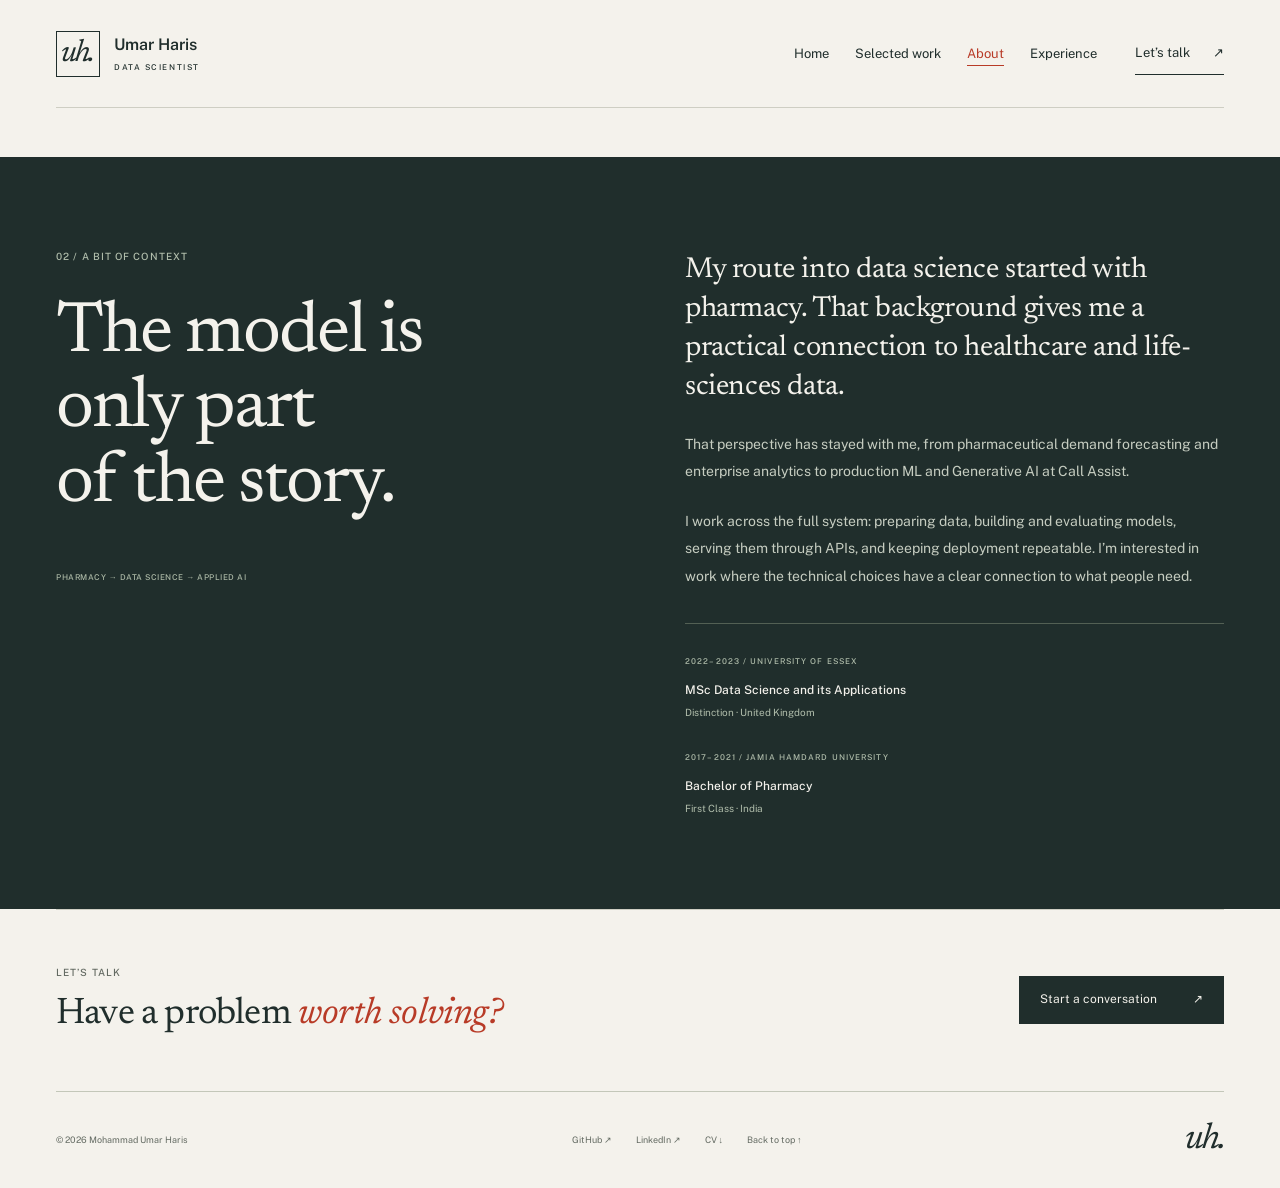
==== about.html @ 06b45c0e "new website" ====
<!doctype html>
<html lang="en">
<head>
  <meta charset="UTF-8">
  <meta name="viewport" content="width=device-width, initial-scale=1">
  <meta name="theme-color" content="#f4f2ec">
  <meta name="description" content="The pharmacy background, education and practical perspective behind Umar Haris’s work in data science and applied AI.">
  <meta property="og:title" content="About — Umar Haris">
  <meta property="og:description" content="The pharmacy background, education and practical perspective behind Umar Haris’s work in data science and applied AI.">
  <meta property="og:type" content="website">
  <meta property="og:url" content="https://www.umarharis.com/about.html">
  <title>About — Umar Haris</title>
  <link rel="icon" type="image/svg+xml" href="assets/favicon.svg">
  <link rel="stylesheet" href="assets/fonts.css">
  <link rel="stylesheet" href="styles.css">
  <link rel="stylesheet" href="pages.css">
  <script src="app.js" defer></script>
  <noscript><style>.menu-toggle{display:none!important}.header{height:auto;min-height:100px;flex-wrap:wrap;padding-block:16px;gap:15px}.header nav{display:flex;position:static;flex-wrap:wrap;gap:16px;padding:0;border:0;background:transparent}.header nav a{font-size:12px}.stage-selector{display:none}</style></noscript>
<link rel="canonical" href="https://www.umarharis.com/about.html">
</head>
<body data-page="about.html">
<a class="skip-link" href="#main">Skip to content</a>
<header class="header wrap" id="site-top">
  <a class="identity" href="index.html" aria-label="Umar Haris, home"><span class="monogram" aria-hidden="true">uh.</span><span>Umar Haris<span class="identity-sub">DATA SCIENTIST</span></span></a>
  <button class="menu-toggle" aria-expanded="false" aria-controls="navigation">Menu <span aria-hidden="true">＋</span></button>
  <nav id="navigation" aria-label="Main navigation"><a href="index.html">Home</a><a href="work.html">Selected work</a><a href="about.html" aria-current="page">About</a><a href="experience.html">Experience</a><a href="contact.html" class="nav-contact">Let’s talk <span aria-hidden="true">↗</span></a></nav>
</header>
<main id="main">
<section class="about-section about-page" id="about" aria-labelledby="about-heading"><div class="wrap about-layout">
      <div class="about-title"><p class="eyebrow">02 / A BIT OF CONTEXT</p><h1 id="about-heading">The model is<br> only part<br> of the story.</h1><span class="about-footnote">PHARMACY → DATA SCIENCE → APPLIED AI</span></div>
      <div class="about-copy"><p class="large-copy">My route into data science started with pharmacy. That background gives me a practical connection to healthcare and life-sciences data.</p><p>That perspective has stayed with me, from pharmaceutical demand forecasting and enterprise analytics to production ML and Generative AI at Call Assist.</p><p>I work across the full system: preparing data, building and evaluating models, serving them through APIs, and keeping deployment repeatable. I’m interested in work where the technical choices have a clear connection to what people need.</p>
        <div class="education"><div><span class="eyebrow">2022–2023 / UNIVERSITY OF ESSEX</span><h2>MSc Data Science and its Applications</h2><p>Distinction · United Kingdom</p></div><div><span class="eyebrow">2017–2021 / JAMIA HAMDARD UNIVERSITY</span><h2>Bachelor of Pharmacy</h2><p>First Class · India</p></div></div>
      </div>
    </div></section>
</main>
<aside class="page-endcap wrap" aria-label="Get in touch"><div><p class="eyebrow">LET’S TALK</p><p>Have a problem <em>worth solving?</em></p></div><a class="button-primary" href="contact.html">Start a conversation <span aria-hidden="true">↗</span></a></aside><div class="site-footer wrap"><footer><p>© 2026 Mohammad Umar Haris</p><div><a href="https://github.com/mohdumarharis" target="_blank" rel="noopener noreferrer">GitHub ↗</a><a href="https://linkedin.com/in/mohdomarharis" target="_blank" rel="noopener noreferrer">LinkedIn ↗</a><a href="assets/umar-haris-cv.pdf" download>CV ↓</a><a href="#site-top">Back to top ↑</a></div><span class="footer-signature" aria-hidden="true">uh.</span></footer></div>
</body>
</html>
---- assets/fonts.css ----
@font-face {
  font-family: 'Newsreader';
  font-style: italic;
  font-weight: 400;
  font-display: swap;
  src: url(font-1.woff2) format('truetype');
}
@font-face {
  font-family: 'Newsreader';
  font-style: normal;
  font-weight: 400;
  font-display: swap;
  src: url(font-2.woff2) format('truetype');
}
@font-face {
  font-family: 'Newsreader';
  font-style: normal;
  font-weight: 500;
  font-display: swap;
  src: url(font-3.woff2) format('truetype');
}
@font-face {
  font-family: 'Public Sans';
  font-style: normal;
  font-weight: 400;
  font-display: swap;
  src: url(font-4.woff2) format('truetype');
}
@font-face {
  font-family: 'Public Sans';
  font-style: normal;
  font-weight: 500;
  font-display: swap;
  src: url(font-5.woff2) format('truetype');
}
@font-face {
  font-family: 'Public Sans';
  font-style: normal;
  font-weight: 600;
  font-display: swap;
  src: url(font-6.woff2) format('truetype');
}
@font-face {
  font-family: 'Public Sans';
  font-style: normal;
  font-weight: 700;
  font-display: swap;
  src: url(font-7.woff2) format('truetype');
}
---- styles.css ----
:root{--paper:#f4f2ec;--ink:#202e2c;--muted:#636a62;--line:#cecec3;--accent:#b83b27;--sage:#e6e9df;--font-sans:'Public Sans',Arial,sans-serif;--font-serif:'Newsreader',Georgia,serif}
*{box-sizing:border-box}html{scroll-behavior:smooth;scroll-padding-top:30px}body{margin:0;background:var(--paper);color:var(--ink);font:15px/1.65 var(--font-sans);-webkit-font-smoothing:antialiased}::selection{background:#eac8b4;color:var(--ink)}a{color:inherit;text-decoration:none}button{font:inherit;color:inherit}button,a,summary{-webkit-tap-highlight-color:transparent}a:focus-visible,button:focus-visible,summary:focus-visible{outline:2px solid var(--accent);outline-offset:6px}p,h1,h2,h3,h4,figure{margin:0}svg{display:block;width:100%}.wrap{width:min(1280px,calc(100% - 112px));margin-inline:auto}.eyebrow,.project-meta,.tool-line,.date,.illustration-caption,.illustration-index,.about-footnote,.schematic-label{font:10px/1.5 var(--font-sans);letter-spacing:1.1px;font-weight:500}.eyebrow{color:var(--muted)}.skip-link{position:fixed;top:-100px;left:20px;z-index:20;padding:10px 18px;background:var(--ink);color:white}.skip-link:focus{top:15px}.header{height:108px;display:flex;align-items:center;justify-content:space-between;border-bottom:1px solid var(--line)}.identity{display:flex;align-items:center;gap:14px;font-weight:600;font-size:16px;line-height:1.4}.monogram{display:grid;place-items:center;width:44px;height:46px;border:1px solid var(--ink);font:italic 31px var(--font-serif);letter-spacing:-2px;padding-right:3px}.identity-sub{display:block;font-size:8px;letter-spacing:1.55px;font-weight:500;margin-top:5px}.header nav{display:flex;align-items:center;gap:31px;font-size:12px}.header nav a{padding-block:10px}.header nav a:hover{color:var(--accent)}.header .nav-contact{margin-left:12px;border-bottom:1px solid var(--ink);display:flex;gap:23px}.menu-toggle{display:none}.hero{display:grid;grid-template-columns:1fr .88fr;column-gap:55px;padding-top:74px}.small-cross{color:var(--accent);font-size:18px;font-weight:400;line-height:0;margin-right:9px}.hero h1{font:400 clamp(86px,8.5vw,128px)/.91 var(--font-serif);letter-spacing:-5.5px;margin-top:33px}.hero h1 em{font-weight:400;color:var(--accent)}.intro{font-size:18px;line-height:1.6;max-width:400px;margin-top:28px;letter-spacing:-.35px}.hero-note{max-width:390px;font-size:13px;line-height:1.85;color:var(--muted);margin-top:12px}.hero-actions{display:flex;align-items:center;gap:26px;margin-top:31px}.button-primary{background:var(--ink);color:var(--paper);font-size:12px;padding:14px 21px;display:inline-flex;gap:36px;align-items:center;transition:background .2s}.button-primary:hover{background:var(--accent)}.text-link{display:inline-flex;align-items:center;gap:16px;border-bottom:1px solid var(--line);font-size:12px;padding-block:7px}.text-link:hover{border-color:var(--accent);color:var(--accent)}.signal-figure{align-self:center;margin-top:4px;transform:translateY(-8px)}.figure-top{display:flex;align-items:center;justify-content:space-between;padding-bottom:16px;border-bottom:1px solid var(--line)}.signal-art{margin-top:20px;aspect-ratio:560/460}.signal-figure figcaption{display:flex;justify-content:space-between;font:italic 15px var(--font-serif);padding-top:11px;color:var(--muted)}.fig-end{font:10px var(--font-sans);letter-spacing:1px}.hero-foot{grid-column:1/-1;border-top:1px solid var(--line);border-bottom:1px solid var(--line);display:flex;justify-content:space-between;align-items:center;margin-top:60px;padding:20px 0;font-size:10px;letter-spacing:.4px}.hero-foot span{display:flex;align-items:center;gap:9px}.status-dot{display:inline-block;width:5px;height:5px;background:#668164;border-radius:50%;flex:none}.section{padding-block:105px}.section-heading{display:flex;justify-content:space-between;align-items:flex-end;margin-bottom:47px}.section-heading h2{font:400 48px/1.08 var(--font-serif);letter-spacing:-1.5px;margin-top:15px}.section-heading>p{font-size:12px;line-height:1.75;color:var(--muted);padding-bottom:3px}.featured-project{border:1px solid var(--line);display:grid;grid-template-columns:1fr 1fr}.project-copy{padding:35px}.project-meta{display:flex;justify-content:space-between;gap:15px;font-size:9px;letter-spacing:.75px}.project-status{display:flex;align-items:center;gap:6px;white-space:nowrap}.project-copy :is(h2,h3){font:400 44px/1.03 var(--font-serif);letter-spacing:-1.3px;margin-top:42px}.project-copy>p{font-size:13px;line-height:1.85;max-width:370px;color:var(--muted);margin-top:22px}.project-context{margin:30px 0 0}.project-context>div{display:grid;grid-template-columns:71px 1fr;margin-top:12px;gap:8px}.project-context dt{font-size:8px;letter-spacing:1px;padding-top:3px}.project-context dd{margin:0;font-size:11px;line-height:1.7;color:var(--muted)}.tool-line{font-size:9px;letter-spacing:.3px;color:var(--muted);margin-top:25px;line-height:1.9}.project-detail{margin-top:24px;border-top:1px solid var(--line)}summary{list-style:none;cursor:pointer;display:flex;align-items:center;justify-content:space-between;gap:14px;font-size:11px;min-height:48px}summary::-webkit-details-marker{display:none}summary:hover{color:var(--accent)}summary>span{font-size:17px;line-height:1;transition:transform .2s}details[open]>summary>span{transform:rotate(45deg)}.detail-body{padding:6px 0 22px;font-size:12px;line-height:1.8;color:var(--muted)}.detail-body p+p{margin-top:15px}.detail-body h4{font-size:11px;color:var(--ink);font-weight:600;margin:14px 0 6px}.detail-body h4:first-child{margin-top:0}.detail-body .disclosure{font-size:10px;border-left:2px solid var(--line);padding-left:12px;margin-top:22px}.pipeline-panel{background:var(--sage);padding:30px 31px 20px;display:flex;flex-direction:column;min-width:0}.panel-heading{display:flex;justify-content:space-between;gap:10px}.panel-heading .eyebrow{font-size:8px;letter-spacing:1px}.pipeline-visual{max-width:260px;width:100%;margin:33px auto 25px;position:relative}.wave-node,.processing-node,.output-node{position:relative;border:1px solid #aab4a5;background:#f1f2eb;padding:16px 21px}.wave-node{border-color:var(--accent)}.wave-node>span,.output-node>span{font-size:8px;letter-spacing:1px;display:block;margin-top:12px}.waveform{display:flex;align-items:center;justify-content:space-between;height:38px;gap:3px}.waveform i{display:block;width:2px;background:#526d5e;min-height:3px}.node-count{position:absolute;left:-27px;top:8px;font:9px var(--font-sans)!important;color:var(--muted);margin:0!important}.flow-line{height:28px;width:1px;background:#97a492;margin:auto;position:relative}.flow-line:after{content:'';position:absolute;width:5px;height:5px;border-right:1px solid #97a492;border-bottom:1px solid #97a492;bottom:0;left:-2px;transform:rotate(45deg)}.flow-line.red{background:var(--accent)}.flow-line.red:after{border-color:var(--accent)}.processing-node{display:flex;align-items:center;gap:16px;font-size:8px;letter-spacing:1px;line-height:1.9}.processing-node strong{font-size:13px;letter-spacing:0;font-weight:500}.process-icon{font:36px var(--font-serif);color:var(--accent)}.output-node{background:var(--ink);color:var(--paper);border-color:var(--ink);padding:12px 21px 15px}.output-node>span{color:#c4cbbb;margin-top:0;margin-bottom:10px}.output-node>div{font-size:10px;display:flex;justify-content:space-between;border-top:1px solid #4e5b50;padding-top:6px;margin-top:6px}.stage-selector{display:grid;grid-template-columns:repeat(3,1fr);margin-top:auto;border-bottom:1px solid #bac3b2;gap:4px}.stage-selector button{border:0;background:none;font-size:9px;min-height:39px;cursor:pointer;padding:6px 0;border-bottom:2px solid transparent}.stage-selector button[aria-pressed=true]{border-color:var(--accent);color:var(--accent);font-weight:600}.stage-selector button:hover{color:var(--accent)}.stage-description{font-size:11px;line-height:1.8;margin-top:14px;min-height:60px;color:#4a5c50}.schematic-label{font-size:8px;letter-spacing:.2px;color:#627060;margin-top:14px}.project-pair{display:grid;grid-template-columns:1fr 1fr;gap:60px;margin-top:65px}.folio-project{min-width:0}.clinical-project{padding-top:69px}.project-illustration{height:245px;background:#e9ebe3;margin-top:19px;position:relative;display:flex;align-items:center;justify-content:center}.molecule-illustration svg{height:225px;margin-bottom:15px}.illustration-caption{position:absolute;left:21px;bottom:13px;font-size:7px;letter-spacing:.7px;color:#6e7669}.folio-project :is(h2,h3){font:400 37px/1.12 var(--font-serif);letter-spacing:-.8px;margin-top:25px}.folio-project>p{font-size:12px;line-height:1.9;color:var(--muted);margin-top:16px;max-width:390px}.folio-project .tool-line{margin-top:18px}.folio-project .project-detail{margin-top:20px}.clinical-illustration{background:#e9e4da;display:block;padding:27px 36px}.illustration-index{font-size:8px;letter-spacing:.7px;color:#6e6b62;display:block}.text-fragment{margin-top:20px;width:68%}.text-fragment>span{font:italic 19px var(--font-serif);display:block;margin-bottom:10px}.text-fragment i{display:block;background:#cac5b9;height:4px;width:100%;margin-bottom:7px}.text-fragment i.short{width:65%}.text-fragment div{display:flex;align-items:center;gap:8px;margin-bottom:7px}.text-fragment div i{margin:0;flex:1}.text-fragment b{font:italic 14px var(--font-serif);font-weight:400;background:#ddcec0;color:#80452e;padding:0 6px}.classification-mark{position:absolute;right:27px;bottom:37px;font-size:9px;color:#865b43}.classification-mark span{font-size:20px;margin-right:8px}.project-repo{display:flex;justify-content:space-between;font-size:11px;margin-top:20px;min-height:48px;align-items:center;border-top:1px solid var(--line)}.project-repo:hover{color:var(--accent)}.clinical-project .project-detail{margin-top:0}.forecast-project{display:grid;grid-template-columns:1fr 1.15fr .6fr;gap:45px;padding:40px 0;border-top:1px solid var(--line);border-bottom:1px solid var(--line);margin-top:75px}.forecast-project :is(h2,h3){font:400 34px/1.15 var(--font-serif);letter-spacing:-.7px;margin-top:20px}.forecast-content>p{font-size:12px;line-height:1.9;color:var(--muted)}.forecast-content .project-detail{margin-top:13px}.forecast-content .tool-line{margin-top:17px}.forecast-flow{display:flex;flex-direction:column;align-items:center;justify-content:center;border-left:1px solid var(--line);font-size:8px;letter-spacing:.6px;text-align:center}.forecast-spark{color:#69816b;letter-spacing:2px;font-size:27px;margin-top:11px}.forecast-arrow{font-size:24px;color:var(--accent);margin:2px 0 11px}.about-section{background:var(--ink);color:var(--paper);padding-block:92px}.about-layout{display:grid;grid-template-columns:1fr 1fr;gap:90px}.about-section .eyebrow{color:#b1beac}.about-title :is(h1,h2){font:400 66px/1.04 var(--font-serif);letter-spacing:-1.8px;margin-top:33px}.about-footnote{display:block;font-size:8px;color:#aebba8;letter-spacing:.5px;margin-top:49px}.about-copy .large-copy{font:400 29px/1.35 var(--font-serif);letter-spacing:-.4px;color:var(--paper);margin-top:2px}.about-copy>p{font-size:12px;line-height:1.95;color:#c6cdc1;margin-top:23px}.education{margin-top:33px;border-top:1px solid #536054}.education>div{padding-top:23px}.education .eyebrow{font-size:8px}.education :is(h2,h3){font-size:12px;line-height:1.5;font-weight:500;margin-top:9px}.education p{font-size:10px;color:#b1beac;margin-top:5px}.experience-section{padding-bottom:98px}.experience-list{border-top:1px solid var(--line)}.experience-row{display:grid;grid-template-columns:.75fr 1fr 1.6fr;gap:36px;padding:32px 0;border-bottom:1px solid var(--line)}.date{font-size:9px;line-height:1.85;letter-spacing:.5px;padding-top:3px}.date span{font-size:9px;color:var(--muted);letter-spacing:0}.experience-row :is(h2,h3){font:400 25px/1.2 var(--font-serif);letter-spacing:-.5px}.role{font-size:10px;color:var(--muted);margin-top:8px}.experience-description>p{font-size:12px;line-height:1.85;color:var(--muted)}.experience-description .outcome{font-size:10px;color:var(--ink);margin-top:14px}.outcome strong{font-weight:600}.outcome span{margin:0 6px;color:var(--muted)}.experience-description summary{min-height:35px;margin-top:10px;font-size:10px;justify-content:flex-start;gap:16px}.experience-description .detail-body{padding-bottom:0}.practice{display:grid;grid-template-columns:1fr 1.6fr;gap:80px;margin-top:75px}.practice :is(h2,h3){font:400 37px/1.13 var(--font-serif);letter-spacing:-.9px;margin-top:21px}.practice dl{margin:0}.practice dl>div{display:grid;grid-template-columns:160px 1fr;gap:20px;padding:13px 0;border-bottom:1px solid var(--line);font-size:10px}.practice dl>div:first-child{padding-top:0}.practice dt{font-weight:600}.practice dd{margin:0;color:var(--muted)}.contact-section{background:#e8e5dc;padding-top:52px;border-top:1px solid var(--line)}.contact-top{display:flex;justify-content:space-between}.contact-availability{font-size:9px;display:flex;align-items:center;gap:8px;color:var(--muted)}.contact-grid{display:grid;grid-template-columns:1.3fr 1fr;gap:70px;margin-top:39px;align-items:center}.contact-grid h2{font:400 68px/1.05 var(--font-serif);letter-spacing:-2.3px}.contact-grid h2 em{color:var(--accent);font-weight:400}.contact-copy>p{font-size:12px;color:var(--muted);line-height:1.85;max-width:340px}.contact-copy>p:first-child{font-size:16px;color:var(--ink);margin-bottom:10px}.contact-email{font-size:15px;display:inline-flex;gap:25px;border-bottom:1px solid #9eaa98;padding-bottom:6px;margin-top:20px}.contact-email:hover{color:var(--accent)}.copy-email{display:flex;gap:13px;background:none;border:0;padding:9px 0;cursor:pointer;font-size:9px;color:var(--muted)}.copy-email:hover{color:var(--accent)}.copy-status{display:block;font-size:10px;min-height:17px}.contact-routes{display:grid;grid-template-columns:1fr 1fr;gap:50px;margin-top:45px;border-top:1px solid #c3c7b9;padding-top:22px}.contact-routes a>span{font-size:8px;letter-spacing:.9px;color:var(--muted)}.contact-routes strong{font-size:13px;font-weight:400;display:flex;justify-content:space-between;margin-top:7px}.contact-routes a:hover strong{color:var(--accent)}footer{border-top:1px solid #c3c7b9;display:flex;align-items:center;justify-content:space-between;gap:25px;margin-top:44px;padding:30px 0;font-size:9px;color:var(--muted)}footer div{display:flex;gap:24px}footer a:hover{color:var(--accent)}.footer-signature{font:italic 36px var(--font-serif);color:var(--ink);letter-spacing:-2px}
@media(min-width:1500px){.hero{padding-top:85px}.hero-note{font-size:14px}.intro{font-size:20px}.hero-foot{margin-top:75px}.project-copy :is(h2,h3){font-size:49px}.project-copy>p{font-size:14px}.project-illustration{height:280px}}
@media(max-width:1100px){.wrap{width:calc(100% - 72px)}.hero{gap:35px;padding-top:60px}.hero h1{font-size:90px;letter-spacing:-4px}.hero-foot{gap:18px;font-size:9px}.hero-foot>span:last-child{max-width:220px;text-align:right}.hero-actions{gap:20px}.button-primary{gap:22px;padding-inline:18px}.signal-figure .eyebrow{font-size:8px}.section{padding-block:80px}.section-heading h2{font-size:43px}.project-copy{padding:27px}.project-copy :is(h2,h3){font-size:38px}.project-meta{font-size:8px;letter-spacing:.4px}.pipeline-panel{padding:25px}.project-pair{gap:40px}.folio-project :is(h2,h3){font-size:34px}.forecast-project{gap:30px;grid-template-columns:1fr 1.35fr .55fr}.about-layout{gap:55px}.about-title :is(h1,h2){font-size:59px}.about-copy .large-copy{font-size:26px}.experience-row{grid-template-columns:.8fr 1fr 1.5fr;gap:25px}.practice{gap:50px}.practice dl>div{grid-template-columns:140px 1fr}.contact-grid{gap:45px}.contact-grid h2{font-size:59px}.contact-email{font-size:13px;gap:15px}}
@media(max-width:800px){.wrap{width:calc(100% - 48px)}.header{height:88px}.header nav{gap:20px}.identity{font-size:14px}.monogram{width:38px;height:42px}.hero{column-gap:24px;padding-top:48px}.hero h1{font-size:77px;letter-spacing:-3.5px}.hero .eyebrow{font-size:8px;letter-spacing:.8px}.intro{font-size:16px}.hero-note{font-size:12px}.hero-actions{gap:16px}.hero-actions .text-link{font-size:10px;gap:7px}.button-primary{font-size:10px;gap:15px}.signal-figure{transform:none}.signal-figure figcaption{font-size:12px}.fig-end{display:none}.hero-foot{flex-wrap:wrap;justify-content:flex-start;gap:12px 30px;padding-block:17px;margin-top:43px}.hero-foot>span:last-child{max-width:none;text-align:left;margin-left:auto}.section-heading h2{font-size:39px}.section-heading>p{font-size:10px}.featured-project{grid-template-columns:1fr}.project-copy{padding:30px}.project-copy :is(h2,h3){font-size:43px;margin-top:30px}.project-copy>p{max-width:500px}.project-context{display:grid;grid-template-columns:1fr 1fr;gap:20px;margin-top:23px}.project-context>div{display:block}.project-context dd{margin-top:6px}.pipeline-panel{padding:28px 35px}.pipeline-visual{margin-top:30px}.stage-description{min-height:40px}.project-pair{gap:30px;margin-top:50px}.folio-project :is(h2,h3){font-size:29px}.project-illustration{height:205px}.molecule-illustration svg{height:190px}.clinical-illustration{padding:23px}.illustration-index{font-size:7px}.text-fragment{margin-top:14px}.classification-mark{bottom:29px;font-size:8px}.illustration-caption{font-size:6px;left:15px}.forecast-project{grid-template-columns:1fr 1.5fr;gap:25px}.forecast-flow{display:none}.forecast-project :is(h2,h3){font-size:31px}.about-section{padding-block:70px}.about-layout{gap:40px}.about-title :is(h1,h2){font-size:49px}.about-copy .large-copy{font-size:24px}.about-footnote{font-size:7px;line-height:1.8}.experience-row{grid-template-columns:1fr 1.5fr;gap:15px 30px}.experience-row>.date{grid-column:1;grid-row:2;margin-top:0}.experience-row>div:nth-child(2){grid-column:1;grid-row:1}.experience-description{grid-column:2;grid-row:1/3}.experience-row :is(h2,h3){font-size:23px}.practice{grid-template-columns:1fr;gap:30px;margin-top:60px}.practice :is(h2,h3) br{display:none}.practice :is(h2,h3){font-size:34px;margin-top:15px}.practice dl>div{grid-template-columns:180px 1fr;padding-block:14px}.contact-grid{gap:30px;grid-template-columns:1fr 1fr}.contact-grid h2{font-size:47px;letter-spacing:-1.5px}.contact-email{font-size:11px;gap:8px}footer div{gap:17px}}
@media(max-width:600px){html{scroll-padding-top:22px}.wrap{width:calc(100% - 40px)}.header{height:82px;position:relative}.identity{font-size:14px;gap:11px}.identity-sub{font-size:7px;margin-top:3px}.monogram{width:36px;height:38px;font-size:28px}.menu-toggle{display:flex;gap:13px;align-items:center;background:none;border:0;padding:12px 0 12px 16px;font-size:12px}.menu-toggle span{font-size:17px}.header nav{display:none;position:absolute;top:81px;left:-20px;right:-20px;background:var(--paper);padding:19px 25px 25px;border-bottom:1px solid var(--line);z-index:5;box-shadow:0 12px 16px #202e2c08}.header nav.is-open{display:flex;flex-direction:column;align-items:stretch;gap:0}.header nav a{font-size:16px;padding:12px 0}.header .nav-contact{margin:0;border:0;justify-content:space-between;color:var(--accent)}.hero{grid-template-columns:1fr;padding-top:42px;gap:0}.hero .eyebrow{font-size:8px;letter-spacing:.9px}.hero h1{font-size:clamp(56px,17.4vw,94px);letter-spacing:-4px;line-height:.91;margin-top:28px}.intro{font-size:17px;line-height:1.6;max-width:350px;margin-top:26px}.hero-note{font-size:12px;max-width:335px;margin-top:12px}.hero-actions{margin-top:25px;gap:24px}.button-primary{font-size:11px;padding:14px 19px;gap:24px}.hero-actions .text-link{font-size:11px;gap:10px}.signal-figure{margin-top:49px}.figure-top{padding-bottom:12px}.signal-art{height:290px;width:100%;margin-top:14px;object-fit:contain}.signal-figure figcaption{padding-top:4px;font-size:14px}.fig-end{display:inline;font-size:8px}.hero-foot{margin-top:30px;display:grid;grid-template-columns:1fr auto;gap:10px 12px;font-size:8px;letter-spacing:0;padding-block:16px}.hero-foot>span:last-child{grid-column:1/-1;margin:0}.section{padding-block:64px}.section-heading{align-items:flex-start;gap:22px;margin-bottom:29px}.section-heading h2{font-size:36px;letter-spacing:-1px;margin-top:12px}.section-heading>p{display:none}.eyebrow{font-size:9px;letter-spacing:.9px}.project-copy{padding:23px}.project-meta{font-size:7px;letter-spacing:.55px;gap:8px}.project-copy :is(h2,h3){font-size:37px;letter-spacing:-.8px;margin-top:32px}.project-copy>p{font-size:12px;margin-top:18px}.project-context{grid-template-columns:1fr;gap:10px;margin-top:24px}.project-context>div{display:grid;grid-template-columns:65px 1fr;margin-top:0}.project-context dd{margin-top:0;font-size:10px}.project-context dt{font-size:7px}.project-copy .tool-line{font-size:8px;margin-top:22px}.project-detail{margin-top:19px}.pipeline-panel{padding:22px 25px}.panel-heading .eyebrow{font-size:7px}.pipeline-visual{max-width:235px;margin:28px auto 24px;padding-left:9px}.stage-selector button{font-size:8px;min-height:43px}.stage-description{font-size:10px;min-height:54px;margin-top:12px}.schematic-label{font-size:7px;margin-top:7px}.project-pair{grid-template-columns:1fr;gap:39px;margin-top:42px}.clinical-project{padding-top:0}.project-illustration{height:240px}.molecule-illustration svg{height:225px}.illustration-caption{font-size:7px;left:21px}.folio-project :is(h2,h3){font-size:35px;margin-top:24px}.folio-project>p{font-size:12px;margin-top:15px}.clinical-illustration{padding:26px 32px}.illustration-index{font-size:8px}.text-fragment{margin-top:24px}.classification-mark{bottom:38px;font-size:10px}.project-detail summary,.project-repo{font-size:11px;min-height:49px}.forecast-project{grid-template-columns:1fr;margin-top:43px;gap:24px;padding:30px 0 10px}.forecast-project :is(h2,h3){font-size:34px;margin-top:15px}.forecast-project :is(h2,h3) br{display:none}.forecast-content>p{font-size:12px}.forecast-content .tool-line{font-size:9px}.about-section{padding-block:56px}.about-layout{grid-template-columns:1fr;gap:31px}.about-title :is(h1,h2){font-size:53px;margin-top:26px;letter-spacing:-1.3px}.about-title :is(h1,h2) br:nth-child(2){display:none}.about-footnote{margin-top:25px;font-size:7px}.about-copy .large-copy{font-size:26px;line-height:1.4}.about-copy>p{font-size:12px;line-height:1.95;margin-top:20px}.education{margin-top:30px}.education>div{padding-top:22px}.education :is(h2,h3){font-size:12px}.experience-section .section-heading{display:block}.experience-section .section-heading>.text-link{margin-top:17px;font-size:10px}.experience-row{grid-template-columns:1fr;gap:0;padding-block:27px}.experience-row>div:nth-child(2){grid-column:1;grid-row:1}.experience-row>.date{grid-column:1;grid-row:2;margin-top:10px}.experience-row>.date br{display:none}.experience-row>.date span{margin-left:8px;font-size:8px}.experience-description{grid-column:1;grid-row:3;margin-top:17px}.experience-row :is(h2,h3){font-size:26px}.experience-description>p{font-size:12px}.experience-description .outcome{font-size:9px}.practice{margin-top:47px;gap:26px}.practice :is(h2,h3){font-size:33px}.practice dl>div{grid-template-columns:115px 1fr;gap:14px;font-size:9px}.contact-section{padding-top:32px}.contact-availability{font-size:8px}.contact-grid{grid-template-columns:1fr;gap:28px;margin-top:32px}.contact-grid h2{font-size:54px;letter-spacing:-1.6px}.contact-copy>p{max-width:330px;font-size:12px}.contact-copy>p:first-child{font-size:15px}.contact-email{font-size:15px;gap:22px;margin-top:18px}.copy-email{font-size:10px;padding-block:13px;min-height:44px}.contact-routes{grid-template-columns:1fr;gap:23px;margin-top:17px;padding-top:22px}.contact-routes a>span{font-size:7px}.contact-routes strong{font-size:13px}footer{margin-top:31px;display:grid;grid-template-columns:1fr auto;gap:17px;padding-block:25px;font-size:8px}footer p{grid-column:1;grid-row:1}footer div{grid-column:1;grid-row:2;flex-wrap:wrap;gap:20px}.footer-signature{grid-column:2;grid-row:1/3;font-size:34px}}
@media(prefers-reduced-motion:reduce){html{scroll-behavior:auto}*{transition:none!important}}
@media print{.header nav,.hero-actions,.signal-figure,.menu-toggle,.copy-email,.contact-routes,.stage-selector,.skip-link{display:none!important}.wrap{width:100%}.hero,.featured-project,.project-pair,.about-layout,.contact-grid{display:block}.hero-foot{margin-top:25px}.section,.about-section{padding:30px 0}.about-section,.contact-section{background:white;color:#111}.about-section p,.about-section .eyebrow{color:#333}.hero h1{font-size:60px}.clinical-project{padding-top:25px}.pipeline-panel{break-inside:avoid}.experience-row{break-inside:avoid}body{background:white;font-size:11px}a{text-decoration:underline}}

/* Keep explanatory copy comfortable to read at normal browser zoom. */
.header nav{font-size:13px}.hero-note{font-size:14px}.section-heading>p{font-size:13px}.project-copy>p,.folio-project>p,.forecast-content>p,.experience-description>p,.about-copy>p,.contact-copy>p{font-size:14px}.project-context dd{font-size:12px}.tool-line{font-size:10px}.detail-body{font-size:13px}.project-detail summary,.project-repo{font-size:12px}.stage-description{font-size:12px}.stage-selector button{font-size:10px}.practice dl>div{font-size:12px}.role{font-size:11px}.experience-description .outcome{font-size:11px}.about-copy .large-copy{font:400 29px/1.35 var(--font-serif)}.contact-copy>p:first-child{font-size:16px}.contact-email{overflow-wrap:anywhere}.wave-node{border-color:#aab4a5}.pipeline-panel[data-active-stage="0"] .wave-node,.pipeline-panel[data-active-stage="1"] .processing-node,.pipeline-panel[data-active-stage="2"] .output-node{outline:1px solid var(--accent);outline-offset:4px}
@media(max-width:800px){.project-copy>p,.folio-project>p,.forecast-content>p,.experience-description>p,.about-copy>p,.contact-copy>p{font-size:13px}.about-copy .large-copy{font-size:24px}.practice dl>div{font-size:11px}.hero-note{font-size:12px}.stage-selector button{font-size:10px}}
@media(max-width:600px){.project-copy>p,.folio-project>p,.forecast-content>p,.experience-description>p,.about-copy>p,.contact-copy>p{font-size:14px}.hero-note{font-size:13px}.about-copy .large-copy{font-size:26px}.project-context dd{font-size:11px}.project-detail summary,.project-repo{font-size:12px}.tool-line{font-size:10px}.practice dl>div{font-size:11px}.stage-description{font-size:12px;min-height:70px}.stage-selector button{font-size:9px}.project-meta{font-size:8px}.date,.role{font-size:10px}.experience-description .outcome{font-size:10px}.experience-row>.date span{font-size:9px}.contact-copy>p:first-child{font-size:16px}}
---- pages.css ----
/* Shared page structure, keeping the original portfolio's visual language. */
.header nav{gap:26px}.header nav a[aria-current=page]{color:var(--accent)}.header nav a[aria-current=page]:not(.nav-contact){text-decoration:underline;text-underline-offset:7px;text-decoration-thickness:1px}.header .nav-contact[aria-current=page]{border-color:var(--accent)}
.inner-page{padding-top:72px;padding-bottom:85px}.inner-page>.section-heading{margin-bottom:50px}.section-heading h1{font:400 66px/1.06 var(--font-serif);letter-spacing:-2px;margin-top:19px}.about-page{margin-top:49px}.about-page .about-title h1{font-size:72px;letter-spacing:-2px}.site-footer footer{margin-top:0}.site-footer{padding-top:0}.page-endcap{display:flex;align-items:center;justify-content:space-between;gap:40px;padding-block:55px;border-top:1px solid var(--line)}.page-endcap>div>p:last-child{font:400 37px/1.15 var(--font-serif);letter-spacing:-.8px;margin-top:14px}.page-endcap em{color:var(--accent)}.page-endcap .button-primary{flex:none}
.home-work .section-heading{align-items:flex-end}.home-work .section-heading h2{font-size:49px}.work-preview{display:grid;grid-template-columns:42px 1fr;gap:24px;padding:31px 0;border-top:1px solid var(--line)}.preview-number{font:italic 24px var(--font-serif);color:var(--accent);padding-top:3px}.work-preview h3{font:400 36px/1.1 var(--font-serif);letter-spacing:-.8px;margin-top:14px}.work-preview p:not(.eyebrow){font-size:13px;line-height:1.85;color:var(--muted);max-width:440px;margin-top:17px}.work-preview:hover h3{color:var(--accent)}.lead-preview{grid-template-columns:42px 1.25fr 1fr;padding-block:37px}.lead-preview h3{font-size:46px}.preview-action{display:inline-flex;align-items:center;gap:30px;font-size:11px;margin-top:23px;border-bottom:1px solid var(--line);padding-bottom:6px}.preview-pipeline{background:var(--sage);display:flex;flex-direction:column;justify-content:center;align-items:center;gap:12px;padding:25px;min-height:248px}.preview-pipeline>span{font-size:9px;letter-spacing:1px}.preview-pipeline i{font-style:normal;color:var(--accent);font-size:22px;line-height:1}.preview-pipeline strong{font:400 29px var(--font-serif)}.preview-pipeline .preview-output{background:var(--ink);color:var(--paper);padding:13px 23px;letter-spacing:.75px}.research-preview{grid-template-columns:42px 1fr 25px}.research-preview h3{font-size:32px}.research-preview p:not(.eyebrow){max-width:none;margin-top:12px}.preview-arrow{align-self:center;font-size:25px;color:var(--accent)}.research-preview:last-child{border-bottom:1px solid var(--line)}.home-about{background:var(--ink);color:var(--paper);padding:67px 0}.home-about .eyebrow{color:#b1beac}.home-about h2{font:400 53px/1.08 var(--font-serif);letter-spacing:-1.2px;margin-top:25px}.home-about p:not(.eyebrow){font-size:14px;line-height:1.9;max-width:510px;color:#c6cdc1;margin-top:23px}.home-about .text-link{border-color:#687865;margin-top:23px;margin-right:29px}.home-about .text-link:hover{color:white;border-color:white}
.contact-page{padding-top:58px;padding-bottom:82px}.contact-page-grid{display:grid;grid-template-columns:1.06fr 1fr;gap:80px;margin-top:42px;align-items:start}.contact-page-copy h1{font:400 70px/1.03 var(--font-serif);letter-spacing:-2px;margin-top:8px}.contact-page-copy h1 em{font-weight:400;color:var(--accent)}.contact-page-copy>p:not(.copy-status){font-size:14px;line-height:1.85;max-width:375px;color:var(--muted);margin-top:17px}.contact-page-copy>p.contact-lead{font-size:18px;color:var(--ink);margin-top:34px}.contact-page-copy .contact-email{font-size:16px;margin-top:28px;gap:23px}.contact-page-copy .copy-email{font-size:10px;min-height:44px}.contact-direct{margin-top:41px;border-top:1px solid var(--line);padding-top:23px;display:flex;gap:25px;flex-wrap:wrap}.contact-direct .eyebrow{flex-basis:100%;font-size:9px}.contact-direct a{font-size:11px;display:flex;gap:12px;padding-block:5px}.contact-direct a:hover{color:var(--accent)}.form-panel{background:#eae8df;border:1px solid #d5d4c8;padding:35px}.form-heading h2{font:400 36px/1.1 var(--font-serif);letter-spacing:-.7px}.form-heading p{font-size:12px;line-height:1.8;color:var(--muted);margin-top:12px;max-width:330px}.contact-form{margin-top:28px}.contact-form fieldset{border:0;margin:0;padding:0;min-width:0}.form-group{display:flex;flex-direction:column;gap:9px;min-width:0;margin-bottom:23px}.form-pair{display:grid;grid-template-columns:1fr 1fr;gap:21px}.form-group label{font-size:11px;font-weight:500}.form-group label>span:not(.optional){color:var(--accent);margin-left:3px}.form-group .optional{font-size:9px;color:var(--muted);font-weight:400;margin-left:7px}.form-group input,.form-group textarea{display:block;width:100%;border:0;border-bottom:1px solid #999f90;background:#f4f2ec;padding:13px 12px;border-radius:0;color:var(--ink);font:13px/1.6 var(--font-sans);min-height:48px;appearance:none}.form-group textarea{resize:vertical;min-height:142px}.form-group input::placeholder,.form-group textarea::placeholder{color:#696e63;opacity:1}.form-group input:focus,.form-group textarea:focus{outline:2px solid var(--accent);outline-offset:2px;border-bottom-color:transparent}.form-caption{font-size:9px;color:var(--muted);margin-top:-7px}.form-submit{display:flex;align-items:center;justify-content:space-between;gap:24px;border:0;width:100%;min-height:50px;margin-top:23px;cursor:pointer}.form-submit:disabled{opacity:.65;cursor:wait}.contact-form fieldset:disabled input,.contact-form fieldset:disabled textarea{opacity:.75}.form-feedback{font-size:12px;line-height:1.8;padding:14px 16px;border-left:2px solid var(--line);margin-top:20px;background:#f4f2ec;overflow-wrap:anywhere}.form-feedback[data-state=success]{border-color:#526d5e;color:#304737}.form-feedback[data-state=error]{border-color:var(--accent);color:#8a2e20}.form-feedback:focus{outline:1px solid var(--ink);outline-offset:3px}.form-feedback[hidden]{display:none}.form-noscript{font-size:12px;margin-top:20px}.form-noscript a{text-decoration:underline}.visually-hidden{position:absolute!important;width:1px;height:1px;padding:0;margin:-1px;overflow:hidden;clip:rect(0,0,0,0);white-space:nowrap;border:0}
@media(max-width:1100px){.header nav{gap:20px}.header .nav-contact{margin-left:0}.contact-page-grid{gap:45px}.contact-page-copy h1{font-size:60px}.contact-page-copy .contact-email{font-size:14px}.form-panel{padding:28px}.form-pair{grid-template-columns:1fr;gap:0}.about-page .about-title h1{font-size:62px}.section-heading h1{font-size:59px}}
@media(max-width:800px){.header nav{gap:17px;font-size:12px}.header .nav-contact{gap:10px}.inner-page{padding-top:54px}.section-heading h1{font-size:51px}.contact-page-grid{grid-template-columns:1fr;gap:38px}.contact-page-copy h1{font-size:67px}.contact-page-copy>p:not(.copy-status){max-width:460px}.contact-page-copy .contact-email{font-size:16px}.contact-direct{max-width:460px;margin-top:25px}.form-pair{grid-template-columns:1fr 1fr;gap:21px}.form-panel{padding:32px}.contact-page{padding-bottom:60px}.lead-preview{grid-template-columns:30px 1fr 1fr;gap:20px}.lead-preview h3{font-size:35px}.preview-pipeline strong{font-size:23px}.preview-pipeline{padding:20px}.preview-pipeline .preview-output{padding-inline:15px;font-size:8px}.page-endcap>div>p:last-child{font-size:30px}.about-page .about-title h1{font-size:50px}.home-work .section-heading h2{font-size:42px}.home-work .section-heading>.text-link{font-size:10px;gap:9px}}
@media(max-width:760px){.header{height:82px;position:relative}.menu-toggle{display:flex;gap:13px;align-items:center;background:none;border:0;padding:12px 0 12px 16px;font-size:12px}.menu-toggle span{font-size:17px}.header nav{display:none;position:absolute;top:81px;left:-20px;right:-20px;background:var(--paper);padding:19px 25px 25px;border-bottom:1px solid var(--line);z-index:5;box-shadow:0 12px 16px #202e2c08}.header nav.is-open{display:flex;flex-direction:column;align-items:stretch;gap:0}.header nav a{font-size:16px;padding:12px 0}.header .nav-contact{margin:0;border:0;justify-content:space-between;color:var(--accent)}.header nav a[aria-current=page]:not(.nav-contact){text-decoration:none;font-weight:600}}
@media(max-width:600px){.inner-page{padding-top:43px;padding-bottom:53px}.inner-page>.section-heading{margin-bottom:31px}.section-heading h1{font-size:45px;letter-spacing:-1.3px;margin-top:15px}.about-page{margin-top:25px}.about-page .about-title h1{font-size:53px;letter-spacing:-1.3px}.page-endcap{display:block;padding-block:37px}.page-endcap>div>p:last-child{font-size:32px;max-width:300px}.page-endcap .button-primary{margin-top:24px;font-size:12px}.site-footer footer{margin-top:0}.home-work .section-heading{display:block}.home-work .section-heading h2{font-size:37px}.home-work .section-heading>.text-link{margin-top:17px;font-size:11px}.work-preview{gap:15px}.lead-preview{grid-template-columns:24px 1fr;padding-top:28px;padding-bottom:28px}.lead-preview h3{font-size:35px}.work-preview p:not(.eyebrow){font-size:13px}.preview-number{font-size:21px}.preview-pipeline{grid-column:2;min-height:220px;margin-top:12px}.preview-pipeline strong{font-size:29px}.preview-pipeline .preview-output{font-size:9px;padding:12px 23px}.research-preview{grid-template-columns:24px 1fr 17px;padding-block:28px}.research-preview h3{font-size:29px}.preview-arrow{font-size:20px}.work-preview .eyebrow{font-size:8px}.home-about{padding-block:48px}.home-about h2{font-size:39px}.home-about p:not(.eyebrow){font-size:13px}.home-about .text-link{font-size:11px;margin-right:20px}.contact-page{padding-top:35px;padding-bottom:45px}.contact-page-grid{margin-top:32px;gap:34px}.contact-page-copy h1{font-size:clamp(44px,13.5vw,65px);letter-spacing:-1.5px;margin-top:0}.contact-page-copy>p.contact-lead{font-size:17px;margin-top:25px}.contact-page-copy>p:not(.copy-status){font-size:14px}.contact-page-copy .contact-email{font-size:14px;gap:14px;margin-top:22px}.contact-direct{margin-top:23px;gap:19px}.contact-direct a{font-size:11px}.form-panel{padding:24px 21px}.form-heading h2{font-size:33px}.form-heading p{font-size:12px}.form-pair{grid-template-columns:1fr;gap:0}.form-group{margin-bottom:21px}.form-group input,.form-group textarea{font-size:16px;line-height:1.5}.form-group label{font-size:12px}.form-submit{font-size:12px;min-height:52px}.contact-page .contact-top{gap:12px}.contact-page .contact-availability{font-size:8px}.form-feedback{font-size:12px}}
@media print{.page-endcap,.contact-form,.menu-toggle{display:none!important}.contact-page-grid{display:block}.about-page{margin-top:0}}
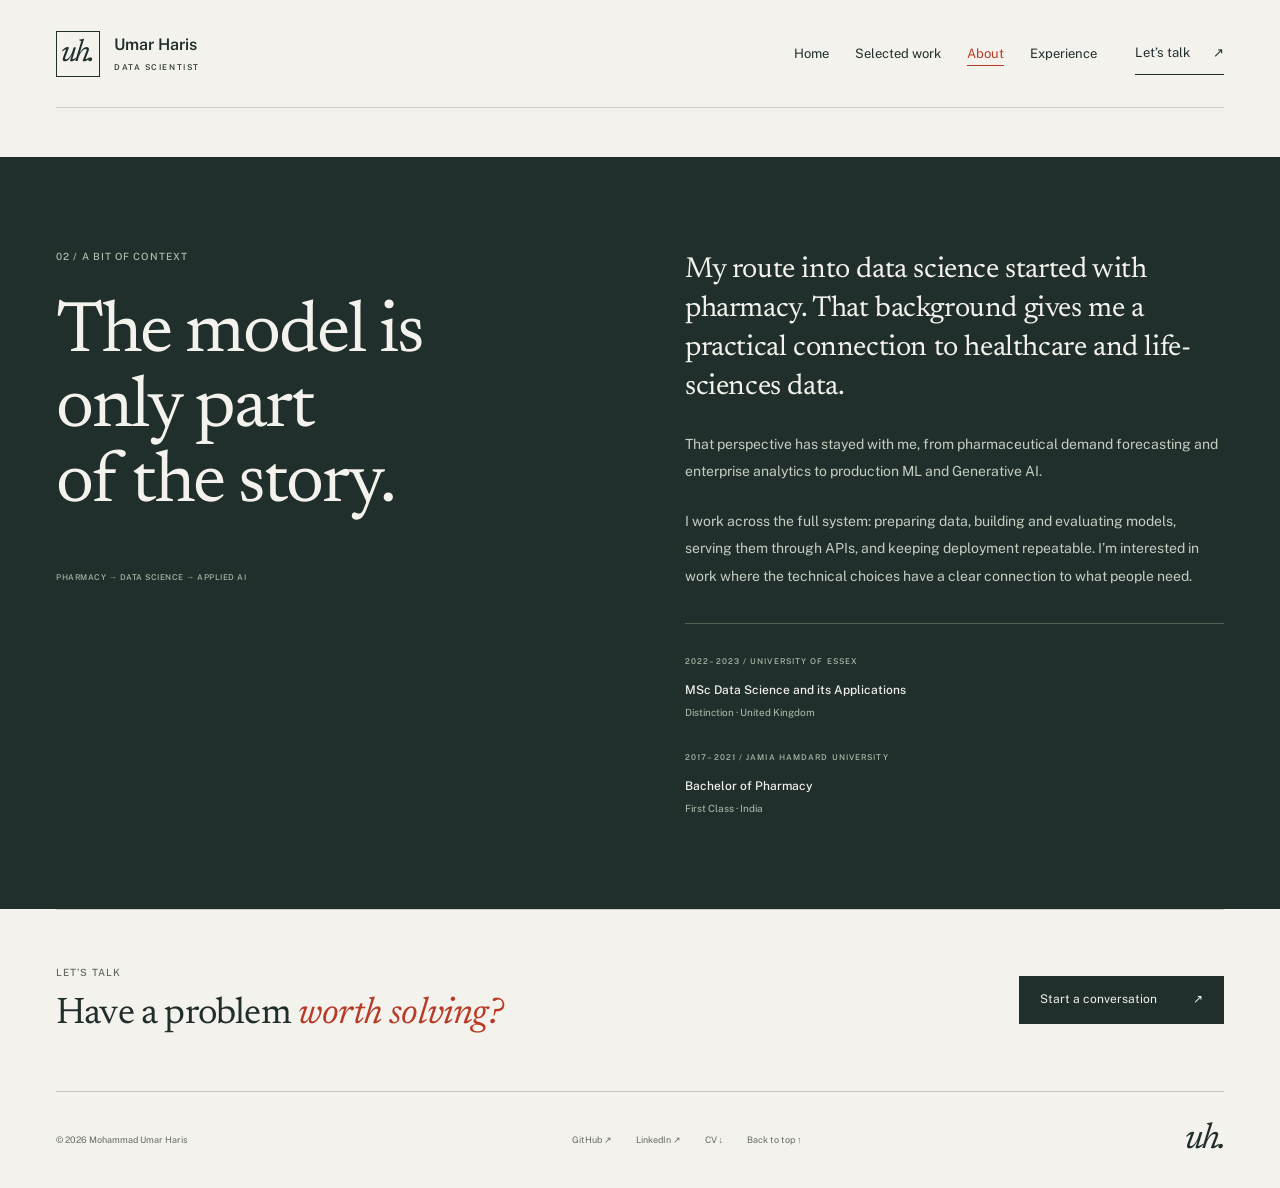
==== commit ed7f637d: "Remove employer name from portfolio and CV downloads" ====
--- a/about.html
+++ b/about.html
@@ -28,7 +28,7 @@
 <main id="main">
 <section class="about-section about-page" id="about" aria-labelledby="about-heading"><div class="wrap about-layout">
       <div class="about-title"><p class="eyebrow">02 / A BIT OF CONTEXT</p><h1 id="about-heading">The model is<br> only part<br> of the story.</h1><span class="about-footnote">PHARMACY → DATA SCIENCE → APPLIED AI</span></div>
-      <div class="about-copy"><p class="large-copy">My route into data science started with pharmacy. That background gives me a practical connection to healthcare and life-sciences data.</p><p>That perspective has stayed with me, from pharmaceutical demand forecasting and enterprise analytics to production ML and Generative AI at Call Assist.</p><p>I work across the full system: preparing data, building and evaluating models, serving them through APIs, and keeping deployment repeatable. I’m interested in work where the technical choices have a clear connection to what people need.</p>
+      <div class="about-copy"><p class="large-copy">My route into data science started with pharmacy. That background gives me a practical connection to healthcare and life-sciences data.</p><p>That perspective has stayed with me, from pharmaceutical demand forecasting and enterprise analytics to production ML and Generative AI.</p><p>I work across the full system: preparing data, building and evaluating models, serving them through APIs, and keeping deployment repeatable. I’m interested in work where the technical choices have a clear connection to what people need.</p>
         <div class="education"><div><span class="eyebrow">2022–2023 / UNIVERSITY OF ESSEX</span><h2>MSc Data Science and its Applications</h2><p>Distinction · United Kingdom</p></div><div><span class="eyebrow">2017–2021 / JAMIA HAMDARD UNIVERSITY</span><h2>Bachelor of Pharmacy</h2><p>First Class · India</p></div></div>
       </div>
     </div></section>
--- a/pages.css
+++ b/pages.css
@@ -8,3 +8,88 @@
 @media(max-width:760px){.header{height:82px;position:relative}.menu-toggle{display:flex;gap:13px;align-items:center;background:none;border:0;padding:12px 0 12px 16px;font-size:12px}.menu-toggle span{font-size:17px}.header nav{display:none;position:absolute;top:81px;left:-20px;right:-20px;background:var(--paper);padding:19px 25px 25px;border-bottom:1px solid var(--line);z-index:5;box-shadow:0 12px 16px #202e2c08}.header nav.is-open{display:flex;flex-direction:column;align-items:stretch;gap:0}.header nav a{font-size:16px;padding:12px 0}.header .nav-contact{margin:0;border:0;justify-content:space-between;color:var(--accent)}.header nav a[aria-current=page]:not(.nav-contact){text-decoration:none;font-weight:600}}
 @media(max-width:600px){.inner-page{padding-top:43px;padding-bottom:53px}.inner-page>.section-heading{margin-bottom:31px}.section-heading h1{font-size:45px;letter-spacing:-1.3px;margin-top:15px}.about-page{margin-top:25px}.about-page .about-title h1{font-size:53px;letter-spacing:-1.3px}.page-endcap{display:block;padding-block:37px}.page-endcap>div>p:last-child{font-size:32px;max-width:300px}.page-endcap .button-primary{margin-top:24px;font-size:12px}.site-footer footer{margin-top:0}.home-work .section-heading{display:block}.home-work .section-heading h2{font-size:37px}.home-work .section-heading>.text-link{margin-top:17px;font-size:11px}.work-preview{gap:15px}.lead-preview{grid-template-columns:24px 1fr;padding-top:28px;padding-bottom:28px}.lead-preview h3{font-size:35px}.work-preview p:not(.eyebrow){font-size:13px}.preview-number{font-size:21px}.preview-pipeline{grid-column:2;min-height:220px;margin-top:12px}.preview-pipeline strong{font-size:29px}.preview-pipeline .preview-output{font-size:9px;padding:12px 23px}.research-preview{grid-template-columns:24px 1fr 17px;padding-block:28px}.research-preview h3{font-size:29px}.preview-arrow{font-size:20px}.work-preview .eyebrow{font-size:8px}.home-about{padding-block:48px}.home-about h2{font-size:39px}.home-about p:not(.eyebrow){font-size:13px}.home-about .text-link{font-size:11px;margin-right:20px}.contact-page{padding-top:35px;padding-bottom:45px}.contact-page-grid{margin-top:32px;gap:34px}.contact-page-copy h1{font-size:clamp(44px,13.5vw,65px);letter-spacing:-1.5px;margin-top:0}.contact-page-copy>p.contact-lead{font-size:17px;margin-top:25px}.contact-page-copy>p:not(.copy-status){font-size:14px}.contact-page-copy .contact-email{font-size:14px;gap:14px;margin-top:22px}.contact-direct{margin-top:23px;gap:19px}.contact-direct a{font-size:11px}.form-panel{padding:24px 21px}.form-heading h2{font-size:33px}.form-heading p{font-size:12px}.form-pair{grid-template-columns:1fr;gap:0}.form-group{margin-bottom:21px}.form-group input,.form-group textarea{font-size:16px;line-height:1.5}.form-group label{font-size:12px}.form-submit{font-size:12px;min-height:52px}.contact-page .contact-top{gap:12px}.contact-page .contact-availability{font-size:8px}.form-feedback{font-size:12px}}
 @media print{.page-endcap,.contact-form,.menu-toggle{display:none!important}.contact-page-grid{display:block}.about-page{margin-top:0}}
+
+/* Personal projects: the same paper, ink and fine rules as the original work. */
+.project-index{display:grid;grid-template-columns:repeat(3,minmax(0,1fr));gap:0 30px;margin:-12px 0 42px;border-block:1px solid var(--line);padding-block:12px}
+.project-index a{display:flex;align-items:center;gap:13px;min-height:40px;font-size:12px}
+.project-index a:hover{color:var(--accent)}
+.project-index a span{color:var(--accent);font:italic 19px var(--font-serif)}
+.personal-project{margin-top:42px;align-items:stretch}
+.personal-project>*{min-width:0}
+.personal-project .project-meta{flex-wrap:wrap;row-gap:5px}
+.personal-project .project-copy>p{max-width:440px}
+.personal-project .project-copy>p.project-name{font-size:12px;font-weight:600;color:var(--ink);margin-top:20px;line-height:1.6}
+.personal-project .project-name+p{margin-top:12px}
+.personal-project .project-repo+.project-detail{margin-top:0}
+.personal-project .detail-body h3{font:600 12px/1.5 var(--font-sans);letter-spacing:0;color:var(--ink);margin:20px 0 7px}
+.personal-project .detail-body h3:first-child{margin-top:0}
+.system-panel{padding:33px;display:flex;flex-direction:column;justify-content:center;border-left:1px solid var(--line)}
+.system-panel .panel-heading{gap:18px;align-items:baseline}
+.system-panel .panel-heading .eyebrow{font-size:9px;letter-spacing:.8px}
+.retrieval-panel{background:#e9ece3}
+.insurance-panel{background:#eee7dc}
+.retrieval-map,.claims-map{width:100%;max-width:410px;margin:35px auto 0}
+.map-input{text-align:center;font-size:9px;letter-spacing:.65px}
+.map-arrow{text-align:center;line-height:1;margin:13px 0;font-size:22px;color:var(--accent)}
+.retrieval-branches{display:grid;grid-template-columns:1fr 1fr;gap:16px}
+.retrieval-branches>div{border:1px solid #aab4a5;padding:15px;text-align:center;background:#f4f2ec80}
+.map-step{display:block;font:500 8px/1.6 var(--font-sans);letter-spacing:.7px;color:var(--muted)}
+.retrieval-branches strong,.map-node strong,.claim-input strong{display:block;font:400 26px/1.15 var(--font-serif);letter-spacing:-.3px;margin-top:7px}
+.system-panel small{display:block;font-size:10px;color:var(--muted);line-height:1.6;margin-top:7px}
+.merge-lines{height:27px;width:54%;margin:0 auto 20px;border:solid #819080;border-width:0 1px 1px;position:relative}
+.merge-lines:after{content:"";position:absolute;top:100%;left:50%;height:20px;border-left:1px solid #819080}
+.map-node{text-align:center;border:1px solid #aab4a5;background:#f4f2ec80;padding:15px 10px}
+.rerank-node{border-color:var(--accent)}
+.map-result{background:var(--ink);color:var(--paper);text-align:center;padding:20px 12px}
+.map-result strong{display:block;font:400 25px/1.2 var(--font-serif)}
+.map-result span{display:block;font-size:9px;margin-top:9px;color:#d1d8cc;line-height:1.7}
+.system-caption{font-size:9px;line-height:1.7;color:var(--muted);border-top:1px solid #b8bdb0;padding-top:14px;margin-top:28px}
+.claim-input{padding-bottom:21px;border-bottom:1px solid #c5b9a7}
+.claim-input strong{font-size:27px;max-width:300px}
+.agent-stages{list-style:none;padding:0;margin:0}
+.agent-stages li{display:flex;align-items:baseline;gap:20px;padding:17px 0;border-bottom:1px solid #c5b9a7}
+.agent-stages li>span{font:italic 21px var(--font-serif);color:var(--accent)}
+.agent-stages strong{font-size:12px;font-weight:500}
+.agent-stages small{margin-top:3px}
+.decision-gate{margin-top:25px;border:1px solid var(--accent);padding:16px;text-align:center}
+.decision-gate strong{display:block;font:400 26px/1.2 var(--font-serif);margin-top:8px}
+.review-routes{display:grid;grid-template-columns:1fr 1fr;gap:20px;margin-top:22px}
+.review-routes>div{border-top:2px solid #819080;padding-top:12px}
+.review-routes>div:last-child{border-color:var(--accent)}
+.review-routes strong{display:block;font:400 23px/1.2 var(--font-serif);margin-top:8px}
+.withhold-note{font-size:10px;line-height:1.7;margin-top:22px;color:#8a3c29}
+@media(min-width:801px) and (max-width:1100px){
+  .system-panel{padding:25px}
+  .retrieval-branches{gap:10px}
+  .retrieval-branches>div{padding:13px 8px}
+  .retrieval-branches strong{font-size:23px}
+}
+@media(max-width:800px){
+  .project-index{gap:0 20px}
+  .project-index a{font-size:11px}
+  .system-panel{border-left:0;border-top:1px solid var(--line);padding:30px}
+  .personal-project .project-copy>p{max-width:560px}
+}
+@media(max-width:600px){
+  .project-index{grid-template-columns:repeat(2,minmax(0,1fr));gap:0 12px;margin-top:0;margin-bottom:28px;padding-block:9px}
+  .project-index a{font-size:10px;gap:9px;min-height:44px}
+  .project-index a span{font-size:17px}
+  .personal-project{margin-top:30px}
+  .personal-project .project-meta{font-size:8px}
+  .personal-project .project-copy h2{font-size:clamp(30px,9vw,37px);letter-spacing:-.8px}
+  .personal-project .detail-body h3{font-size:12px}
+  .personal-project .project-copy .tool-line{font-size:10px}
+  .system-panel{padding:24px 20px}
+  .system-panel .panel-heading .eyebrow{font-size:7px}
+  .retrieval-map,.claims-map{margin-top:26px}
+  .retrieval-branches{gap:10px}
+  .retrieval-branches>div{padding:13px 5px}
+  .retrieval-branches strong{font-size:23px}
+  .system-panel small{font-size:10px}
+  .map-node strong{font-size:25px}
+  .map-result strong{font-size:23px}
+  .review-routes{gap:14px}
+  .review-routes strong{font-size:22px}
+  .system-caption{font-size:9px}
+}
+@media print{.project-index{display:none}.system-panel{break-inside:avoid;border:1px solid var(--line)}}
